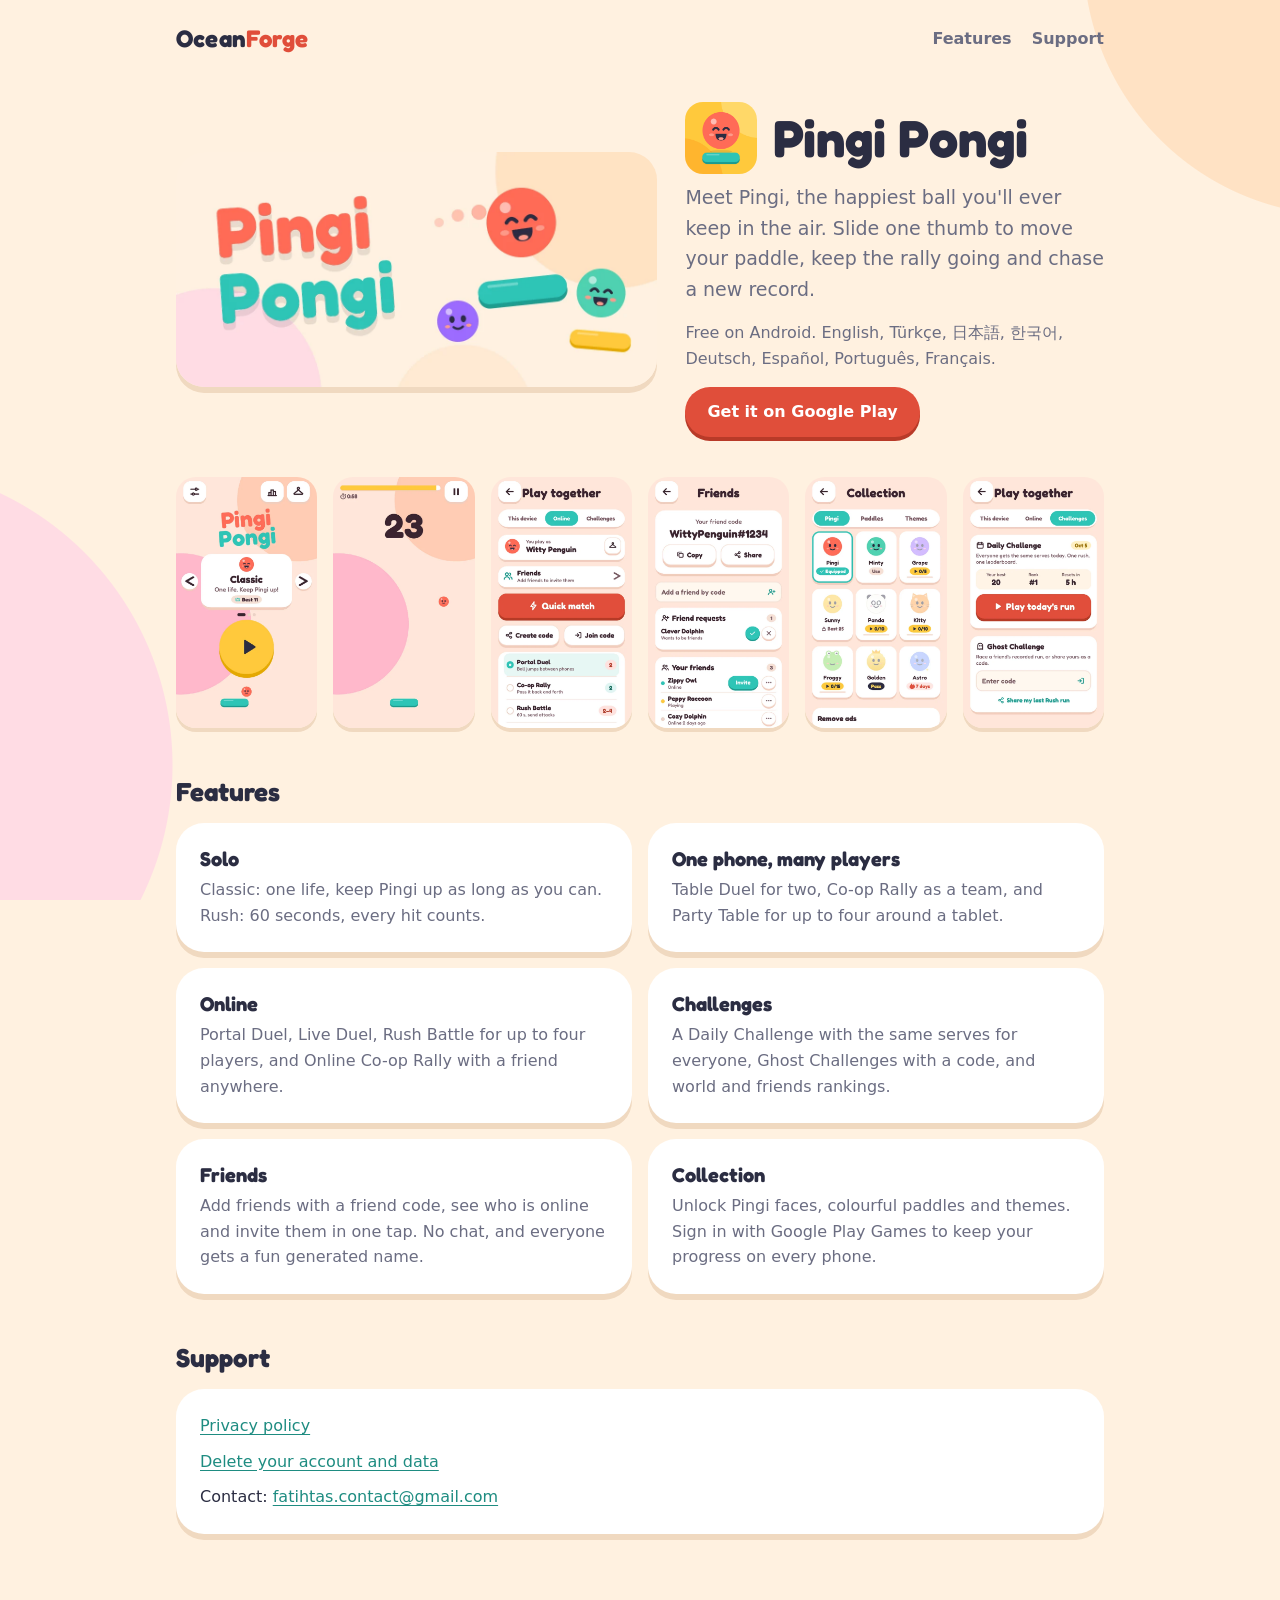
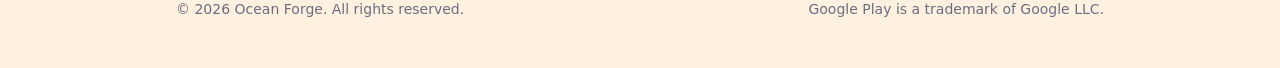
==== pingi-pongi/index.html @ f25039ca "Initial site" ====
<!doctype html>
<html lang="en">
<head>
<meta charset="utf-8">
<meta name="viewport" content="width=device-width, initial-scale=1">
<title>Pingi Pongi</title>
<meta name="description" content="Bounce Pingi, beat your best and challenge your friends online. A cheerful paddle game for Android by Ocean Forge.">
<meta property="og:title" content="Pingi Pongi">
<meta property="og:description" content="Bounce Pingi, beat your best and challenge your friends online!">
<meta property="og:type" content="website">
<meta property="og:url" content="https://serdumenn.github.io/pingi-pongi/">
<meta property="og:image" content="https://serdumenn.github.io/assets/pingi-pongi/feature.png">
<meta name="theme-color" content="#FFF1E0">
<link rel="icon" type="image/png" href="../assets/favicon.png">
<link rel="apple-touch-icon" href="../assets/apple-touch-icon.png">
<link rel="stylesheet" href="../assets/site.css">
</head>
<body>
<div class="wrap">
  <header class="site">
    <a class="brand" href="../">Ocean<span>Forge</span></a>
    <nav>
      <a href="#features">Features</a>
      <a href="#support">Support</a>
    </nav>
  </header>

  <main>
    <section class="game-hero">
      <img class="feature-art" src="../assets/pingi-pongi/feature.webp" width="1024" height="500" alt="Pingi Pongi">
      <div>
        <div class="title-row">
          <img src="../assets/pingi-pongi/icon.png" width="72" height="72" alt="">
          <h1>Pingi Pongi</h1>
        </div>
        <p class="lead">Meet Pingi, the happiest ball you'll ever keep in the air. Slide one thumb to move your paddle, keep the rally going and chase a new record.</p>
        <p class="muted">Free on Android. English, Türkçe, 日本語, 한국어, Deutsch, Español, Português, Français.</p>
        <div class="actions">
          <a class="button" href="https://play.google.com/store/apps/details?id=com.oceanforge.pingipongi">Get it on Google Play</a>
        </div>
      </div>
    </section>

    <section>
      <div class="shots">
        <img src="../assets/pingi-pongi/screen-1.webp" width="540" height="960" alt="Main menu" loading="lazy">
        <img src="../assets/pingi-pongi/screen-2.webp" width="540" height="960" alt="Rush mode" loading="lazy">
        <img src="../assets/pingi-pongi/screen-3.webp" width="540" height="960" alt="Online modes" loading="lazy">
        <img src="../assets/pingi-pongi/screen-4.webp" width="540" height="960" alt="Friends" loading="lazy">
        <img src="../assets/pingi-pongi/screen-5.webp" width="540" height="960" alt="Shop" loading="lazy">
        <img src="../assets/pingi-pongi/screen-6.webp" width="540" height="960" alt="Challenges" loading="lazy">
      </div>
    </section>

    <section id="features">
      <h2>Features</h2>
      <div class="features">
        <div class="card">
          <h3>Solo</h3>
          <p>Classic: one life, keep Pingi up as long as you can. Rush: 60 seconds, every hit counts.</p>
        </div>
        <div class="card">
          <h3>One phone, many players</h3>
          <p>Table Duel for two, Co-op Rally as a team, and Party Table for up to four around a tablet.</p>
        </div>
        <div class="card">
          <h3>Online</h3>
          <p>Portal Duel, Live Duel, Rush Battle for up to four players, and Online Co-op Rally with a friend anywhere.</p>
        </div>
        <div class="card">
          <h3>Challenges</h3>
          <p>A Daily Challenge with the same serves for everyone, Ghost Challenges with a code, and world and friends rankings.</p>
        </div>
        <div class="card">
          <h3>Friends</h3>
          <p>Add friends with a friend code, see who is online and invite them in one tap. No chat, and everyone gets a fun generated name.</p>
        </div>
        <div class="card">
          <h3>Collection</h3>
          <p>Unlock Pingi faces, colourful paddles and themes. Sign in with Google Play Games to keep your progress on every phone.</p>
        </div>
      </div>
    </section>

    <section id="support">
      <h2>Support</h2>
      <div class="card">
        <ul class="links">
          <li><a href="privacy/">Privacy policy</a></li>
          <li><a href="delete-account/">Delete your account and data</a></li>
          <li>Contact: <a href="mailto:fatihtas.contact@gmail.com">fatihtas.contact@gmail.com</a></li>
        </ul>
      </div>
    </section>
  </main>

  <footer class="site">
    <span>&copy; 2026 Ocean Forge. All rights reserved.</span>
    <span>Google Play is a trademark of Google LLC.</span>
  </footer>
</div>
</body>
</html>
---- assets/site.css ----
@font-face {
  font-family: "Fredoka";
  src: url("fonts/Fredoka-Bold.ttf") format("truetype");
  font-weight: 700;
  font-display: swap;
}

:root {
  --bg: #FFF1E0;
  --blob-peach: #FFE2C4;
  --blob-pink: #FFDCE4;
  --surface: #FFFFFF;
  --surface-edge: #F0D9C0;
  --ink: #2B2D42;
  --muted: #6B6D82;
  --coral: #E04E3A;
  --coral-edge: #B83A28;
  --teal: #2EC4B6;
  --link: #1E8C81;
  --line: rgba(43, 45, 66, .12);
}

@media (prefers-color-scheme: dark) {
  :root {
    --bg: #1E2140;
    --blob-peach: #262A4E;
    --blob-pink: #2A2549;
    --surface: #2E3358;
    --surface-edge: #191C36;
    --ink: #F4F1FF;
    --muted: #B4B6D6;
    --link: #5FD8CC;
    --line: rgba(244, 241, 255, .14);
  }
}

* { box-sizing: border-box; }

html { -webkit-text-size-adjust: 100%; }

body {
  margin: 0;
  min-height: 100vh;
  background:
    radial-gradient(circle at 105% -5%, var(--blob-peach) 0 260px, transparent 261px),
    radial-gradient(circle at -10% 85%, var(--blob-pink) 0 300px, transparent 301px),
    var(--bg);
  background-attachment: fixed;
  color: var(--ink);
  font: 16px/1.6 system-ui, -apple-system, "Segoe UI", Roboto, "Helvetica Neue", Arial, sans-serif;
}

a { color: var(--link); text-underline-offset: 3px; }

img { max-width: 100%; height: auto; display: block; }

.wrap { max-width: 960px; margin: 0 auto; padding: 0 16px; }

.narrow { max-width: 760px; }

header.site {
  display: flex;
  align-items: center;
  justify-content: space-between;
  gap: 16px;
  padding: 20px 0;
}

.brand {
  font-family: "Fredoka", system-ui, sans-serif;
  font-weight: 700;
  font-size: 24px;
  color: var(--ink);
  text-decoration: none;
  letter-spacing: .2px;
}

.brand span { color: var(--coral); }

header.site nav { display: flex; gap: 20px; flex-wrap: wrap; }

header.site nav a { color: var(--muted); text-decoration: none; font-weight: 600; }

header.site nav a:hover { color: var(--ink); }

h1, h2, h3 { font-family: "Fredoka", system-ui, sans-serif; font-weight: 700; line-height: 1.2; }

h1 { font-size: clamp(32px, 6vw, 52px); margin: 0 0 12px; }

h2 { font-size: 26px; margin: 0 0 16px; }

h3 { font-size: 20px; margin: 0 0 6px; }

.lead { font-size: 19px; color: var(--muted); max-width: 560px; margin: 0; }

.hero { padding: 48px 0 40px; }

section { padding: 24px 0; }

.card {
  background: var(--surface);
  border-radius: 28px;
  box-shadow: 0 6px 0 var(--surface-edge);
  padding: 24px;
}

.game-card {
  display: grid;
  grid-template-columns: 120px 1fr;
  gap: 24px;
  align-items: center;
}

.game-card img.icon { width: 120px; height: 120px; border-radius: 28px; }

.game-card p { margin: 0 0 16px; color: var(--muted); }

.actions { display: flex; gap: 12px; flex-wrap: wrap; }

.button {
  display: inline-block;
  padding: 12px 22px;
  border-radius: 999px;
  font-weight: 700;
  text-decoration: none;
  background: var(--coral);
  color: #FFFFFF;
  box-shadow: 0 4px 0 var(--coral-edge);
}

.button:active { transform: translateY(3px); box-shadow: 0 1px 0 var(--coral-edge); }

.button.ghost {
  background: transparent;
  color: var(--ink);
  box-shadow: inset 0 0 0 2px var(--line);
}

.feature-art { border-radius: 28px; width: 100%; box-shadow: 0 6px 0 var(--surface-edge); }

.game-hero {
  display: grid;
  grid-template-columns: 1fr;
  gap: 28px;
  padding: 24px 0 16px;
}

.title-row { display: flex; align-items: center; gap: 16px; margin-bottom: 8px; }

.title-row img { width: 72px; height: 72px; border-radius: 18px; }

.title-row h1 { margin: 0; }

.shots {
  display: grid;
  grid-template-columns: repeat(3, 1fr);
  gap: 16px;
}

.shots img { border-radius: 20px; box-shadow: 0 4px 0 var(--surface-edge); }

.features {
  display: grid;
  grid-template-columns: repeat(2, 1fr);
  gap: 16px;
}

.features .card p { margin: 0; color: var(--muted); }

.links { list-style: none; padding: 0; margin: 0; display: grid; gap: 10px; }

.doc { padding: 8px 24px 16px; margin-bottom: 24px; }

.doc h1 { font-size: clamp(28px, 5vw, 36px); margin: 16px 0 4px; }

.doc h2 { font-size: 21px; margin: 28px 0 8px; }

.doc .muted, .muted { color: var(--muted); }

.doc table { border-collapse: collapse; width: 100%; font-size: 15px; }

.doc td, .doc th { text-align: left; vertical-align: top; padding: 8px 10px 8px 0; border-bottom: 1px solid var(--line); }

.doc ol li { margin-bottom: 6px; }

.lang { display: flex; gap: 16px; margin: 8px 0 16px; }

footer.site {
  padding: 40px 0 48px;
  color: var(--muted);
  font-size: 14px;
  display: flex;
  flex-wrap: wrap;
  gap: 8px 24px;
  justify-content: space-between;
}

footer.site a { color: var(--muted); }

@media (min-width: 820px) {
  .game-hero { grid-template-columns: 1.15fr 1fr; align-items: center; }
  .shots { grid-template-columns: repeat(6, 1fr); }
}

@media (max-width: 560px) {
  .game-card { grid-template-columns: 1fr; text-align: left; }
  .game-card img.icon { width: 96px; height: 96px; border-radius: 22px; }
  .features { grid-template-columns: 1fr; }
  .doc { padding: 4px 16px 12px; }
  .doc table, .doc tbody, .doc tr, .doc td, .doc th { display: block; width: 100%; }
  .doc tr:first-child { display: none; }
  .doc td { border-bottom: none; padding: 2px 0; }
  .doc td:first-child { font-weight: 600; padding-top: 12px; }
  .doc tr { border-bottom: 1px solid var(--line); padding-bottom: 10px; }
}
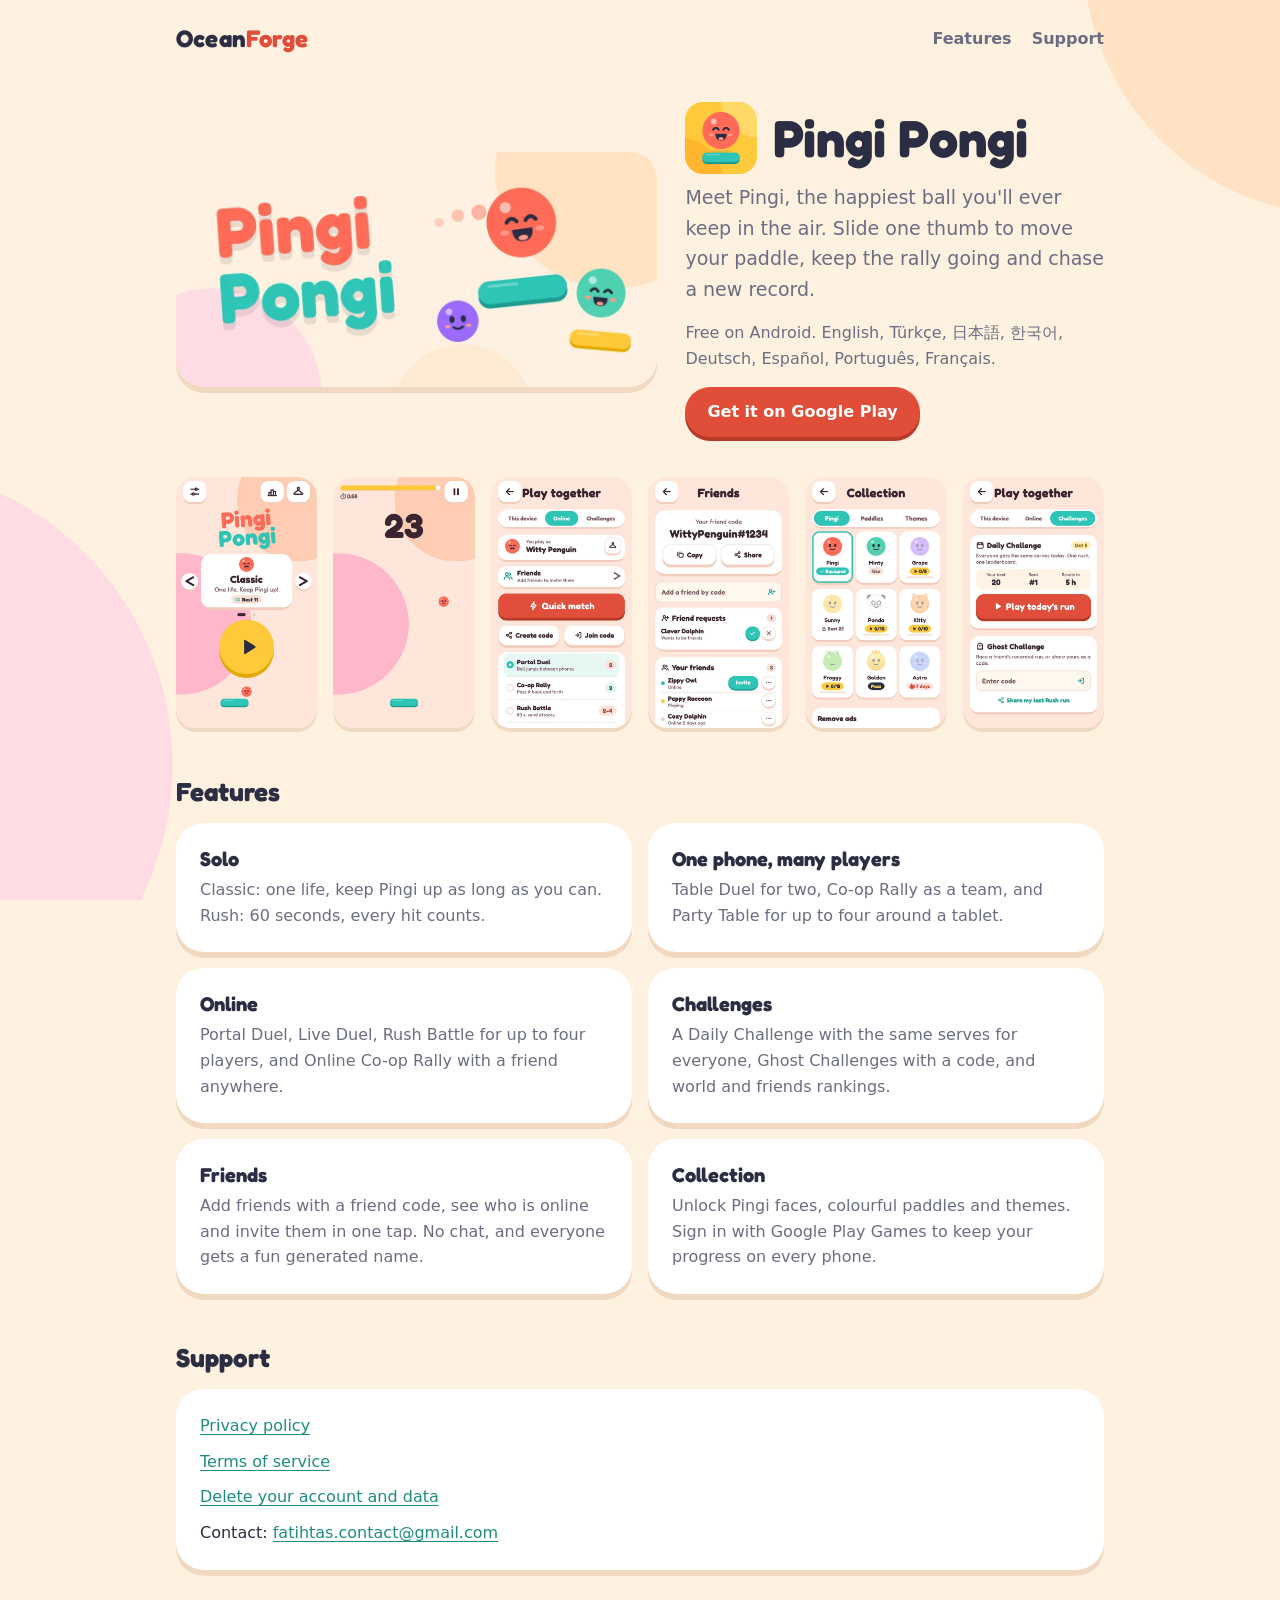
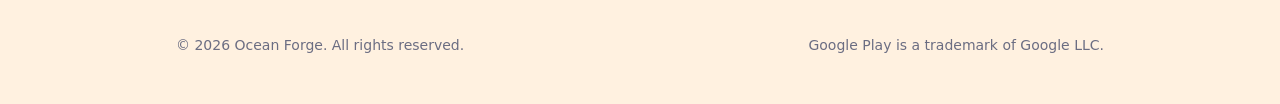
==== commit 34125f0a: "Add files via upload" ====
--- a/pingi-pongi/index.html
+++ b/pingi-pongi/index.html
@@ -87,6 +87,7 @@
       <div class="card">
         <ul class="links">
           <li><a href="privacy/">Privacy policy</a></li>
+          <li><a href="terms/">Terms of service</a></li>
           <li><a href="delete-account/">Delete your account and data</a></li>
           <li>Contact: <a href="mailto:fatihtas.contact@gmail.com">fatihtas.contact@gmail.com</a></li>
         </ul>
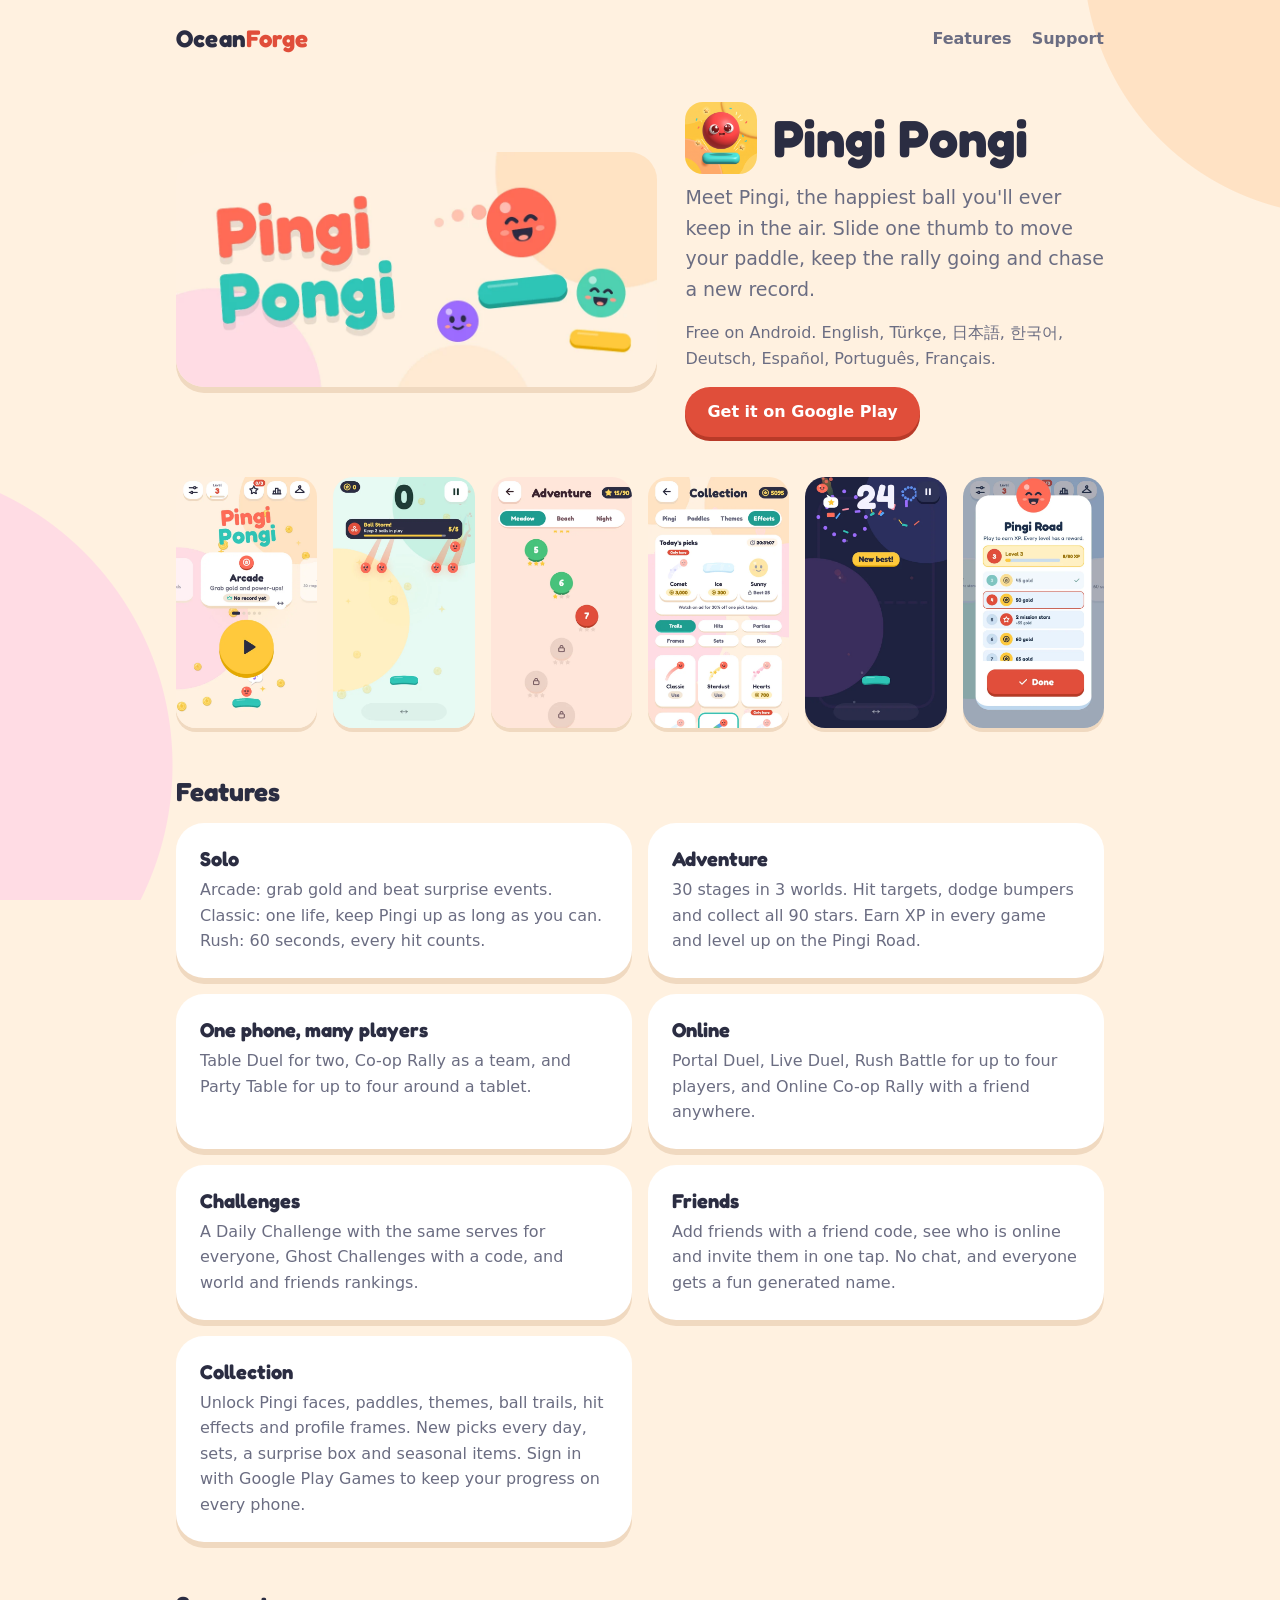
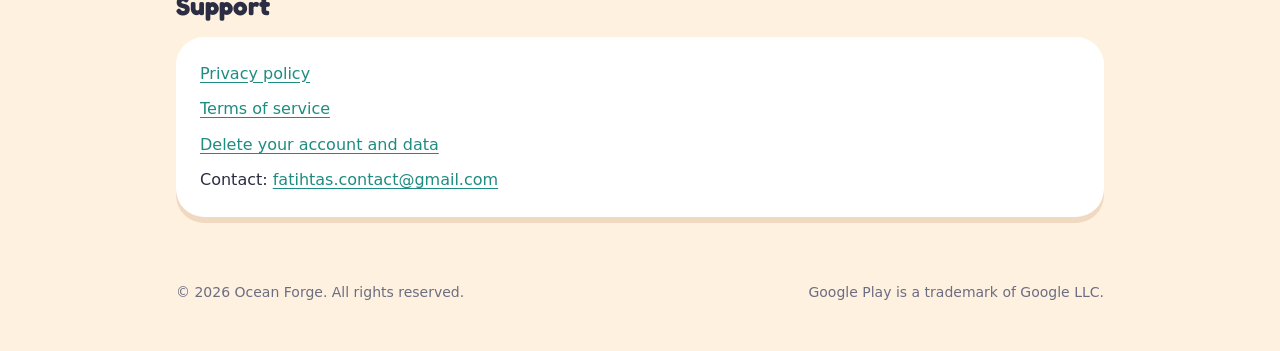
==== commit 6506ead0: "Add files via upload" ====
--- a/pingi-pongi/index.html
+++ b/pingi-pongi/index.html
@@ -44,11 +44,11 @@
     <section>
       <div class="shots">
         <img src="../assets/pingi-pongi/screen-1.webp" width="540" height="960" alt="Main menu" loading="lazy">
-        <img src="../assets/pingi-pongi/screen-2.webp" width="540" height="960" alt="Rush mode" loading="lazy">
-        <img src="../assets/pingi-pongi/screen-3.webp" width="540" height="960" alt="Online modes" loading="lazy">
-        <img src="../assets/pingi-pongi/screen-4.webp" width="540" height="960" alt="Friends" loading="lazy">
-        <img src="../assets/pingi-pongi/screen-5.webp" width="540" height="960" alt="Shop" loading="lazy">
-        <img src="../assets/pingi-pongi/screen-6.webp" width="540" height="960" alt="Challenges" loading="lazy">
+        <img src="../assets/pingi-pongi/screen-2.webp" width="540" height="960" alt="Arcade mode" loading="lazy">
+        <img src="../assets/pingi-pongi/screen-3.webp" width="540" height="960" alt="Adventure" loading="lazy">
+        <img src="../assets/pingi-pongi/screen-4.webp" width="540" height="960" alt="Collection" loading="lazy">
+        <img src="../assets/pingi-pongi/screen-5.webp" width="540" height="960" alt="New record" loading="lazy">
+        <img src="../assets/pingi-pongi/screen-6.webp" width="540" height="960" alt="Pingi Road" loading="lazy">
       </div>
     </section>
 
@@ -57,7 +57,11 @@
       <div class="features">
         <div class="card">
           <h3>Solo</h3>
-          <p>Classic: one life, keep Pingi up as long as you can. Rush: 60 seconds, every hit counts.</p>
+          <p>Arcade: grab gold and beat surprise events. Classic: one life, keep Pingi up as long as you can. Rush: 60 seconds, every hit counts.</p>
+        </div>
+        <div class="card">
+          <h3>Adventure</h3>
+          <p>30 stages in 3 worlds. Hit targets, dodge bumpers and collect all 90 stars. Earn XP in every game and level up on the Pingi Road.</p>
         </div>
         <div class="card">
           <h3>One phone, many players</h3>
@@ -77,7 +81,7 @@
         </div>
         <div class="card">
           <h3>Collection</h3>
-          <p>Unlock Pingi faces, colourful paddles and themes. Sign in with Google Play Games to keep your progress on every phone.</p>
+          <p>Unlock Pingi faces, paddles, themes, ball trails, hit effects and profile frames. New picks every day, sets, a surprise box and seasonal items. Sign in with Google Play Games to keep your progress on every phone.</p>
         </div>
       </div>
     </section>
